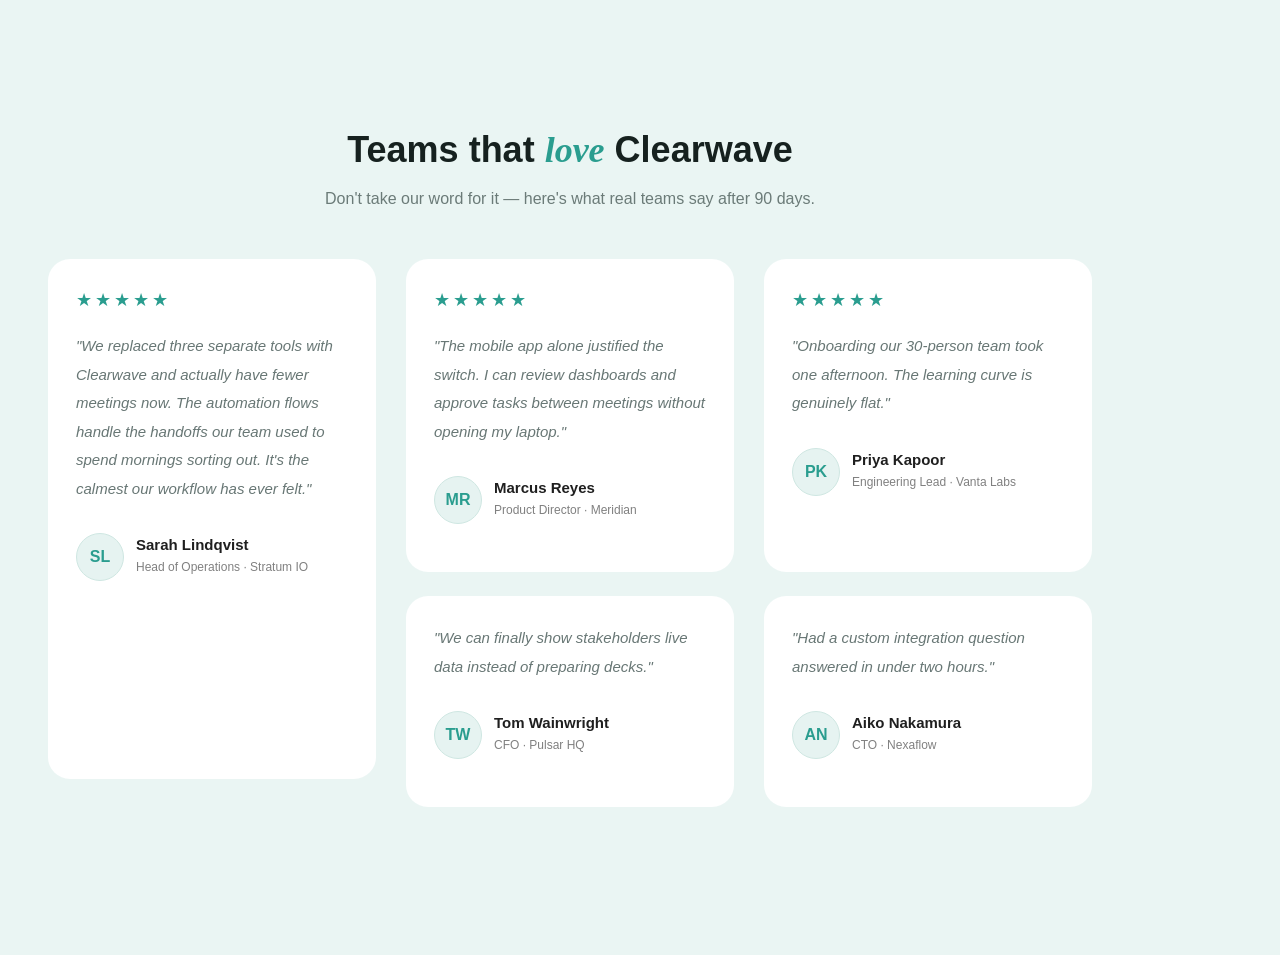
==== fifth-template.html @ 16fe7a59 "done" ====
<!DOCTYPE html>
<html lang="en">

<head>
    <meta charset="UTF-8">
    <meta name="viewport" content="width=device-width, initial-scale=1.0">
    <title></title>

    <link rel="stylesheet" href="https://stackpath.bootstrapcdn.com/bootstrap/4.5.2/css/bootstrap.min.css">

    <link rel="stylesheet" href="five.css">

    <link rel="stylesheet" href="https://cdnjs.cloudflare.com/ajax/libs/font-awesome/6.6.0/css/all.min.css">
</head>

<body>
    <div class="main">
        <div class="container background p-5">
            <div class="text-center mb-5">
                <h1 class="main-heading">
                    Teams that <span class="edit">love</span> Clearwave
                </h1>
                <p class="paragraph-1">
                    Don't take our word for it — here's what real teams say after 90 days.
                </p>
            </div>

            <div class="row">
                <div class="col-md-4">
                    <div class="review-card large-card">
                        <div class="stars">
                            ★★★★★
                        </div>
                        <p class="review-text">
                            "We replaced three separate tools with Clearwave and actually have
                            fewer meetings now. The automation flows handle the handoffs our team
                            used to spend mornings sorting out. It's the calmest our workflow has
                            ever felt."
                        </p>
                        <div class="profile d-flex align-items-center">
                            <div class="profile-one">
                                SL
                            </div>
                            <div>
                                <h6>Sarah Lindqvist</h6>
                                <small>Head of Operations · Stratum IO</small>
                            </div>
                        </div>
                    </div>
                </div>

                <div class="col-md-8">
                    <div class="row">
                        <div class="col-md-6">
                            <div class="review-card">
                                <div class="stars">
                                    ★★★★★
                                </div>
                                <p class="review-text">
                                    "The mobile app alone justified the switch.
                                    I can review dashboards and approve tasks between
                                    meetings without opening my laptop."
                                </p>
                                <div class="profile d-flex align-items-center">
                                    <div class="profile-one">
                                        MR
                                    </div>
                                    <div>
                                        <h6>Marcus Reyes</h6>
                                        <small>Product Director · Meridian</small>
                                    </div>
                                </div>
                            </div>
                        </div>

                        <div class="col-md-6">
                            <div class="review-card">
                                <div class="stars">
                                    ★★★★★
                                </div>
                                <p class="review-text">
                                    "Onboarding our 30-person team took one afternoon.
                                    The learning curve is genuinely flat."
                                </p>
                                <div class="profile d-flex align-items-center">
                                    <div class="profile-one">
                                        PK
                                    </div>
                                    <div>
                                        <h6>Priya Kapoor</h6>
                                        <small>Engineering Lead · Vanta Labs</small>
                                    </div>
                                </div>
                            </div>
                        </div>
                    </div>

                    <div class="row mt-4">
                        <div class="col-md-6">
                            <div class="review-card">
                                <p class="review-text">
                                    "We can finally show stakeholders live data
                                    instead of preparing decks."
                                </p>
                                <div class="profile d-flex align-items-center">
                                    <div class="profile-one">
                                        TW
                                    </div>
                                    <div>
                                        <h6>Tom Wainwright</h6>
                                        <small>CFO · Pulsar HQ</small>
                                    </div>
                                </div>
                            </div>
                        </div>
                        <div class="col-md-6">
                            <div class="review-card">
                                <p class="review-text">
                                    "Had a custom integration question answered
                                    in under two hours."
                                </p>
                                <div class="profile d-flex align-items-center">
                                    <div class="profile-one">
                                        AN
                                    </div>
                                    <div>
                                        <h6>Aiko Nakamura</h6>
                                        <small>CTO · Nexaflow</small>
                                    </div>
                                </div>
                            </div>
                        </div>
                    </div>
                </div>
            </div>
        </div>
    </div>
</body>

</html>
---- five.css ----
.background {
    margin: 0;
    padding: 0;
    font-family: "DM Sans", sans-serif;
    background: #eaf5f3;
}

.main {
    background: #eaf5f3;
    padding: 80px 0;
}


.main-heading {
    font-size: 52px;
    font-weight: bold;
    color: #16211f;
}

.edit {
    color: #2a9d8f;
    font-style: italic;
    font-family: "Playfair Display", serif;
}

.paragraph-1 {
    color: #6b7b78;
    margin-top: 15px;
    font-size: 16px;
}

.review-card {
    background: white;
    border-radius: 22px;
    padding: 28px;
    margin-bottom: 25px;
    height: 100%;
}

.large-card {
    height: 520px;
}

.stars {
    color: #2a9d8f;
    font-size: 18px;
    letter-spacing: 3px;
    margin-bottom: 18px;
}

.review-text {
    color: #687775;
    line-height: 1.9;
    font-size: 15px;
    font-style: italic;
}

.profile {
    margin-top: 30px;
}

.profile-one {
    width: 48px;
    height: 48px;
    border-radius: 50%;
    background: #e6f3f1;
    color: #2a9d8f;
    font-weight: bold;
    display: flex;
    justify-content: center;
    align-items: center;
    margin-right: 12px;
    border: 1px solid #cfe7e2;
}

.profile h6 {
    margin: 0;
    font-size: 15px;
    font-weight: bold;
    color: #1f1f1f;
}

.profile small {
    color: gray;
    font-size: 12px;
}

.row {
    margin-bottom: 10px;
}

    .main-heading {
        font-size: 36px;
    }

    .large-card {
        min-height: auto;
    }

    .review-card {
        margin-bottom: 20px;
    }
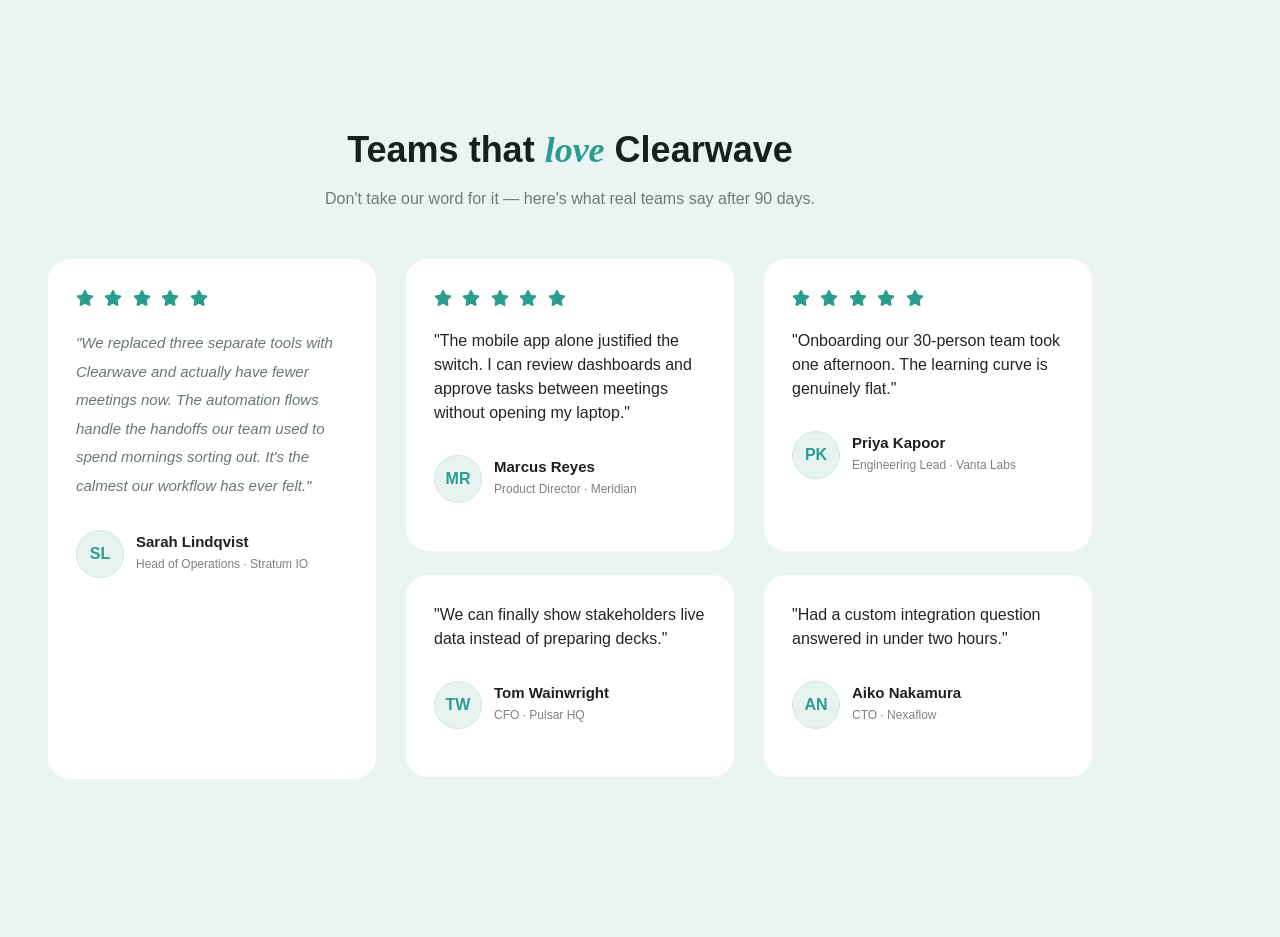
==== commit 095769cc: "done" ====
--- a/fifth-template.html
+++ b/fifth-template.html
@@ -8,7 +8,7 @@
 
     <link rel="stylesheet" href="https://stackpath.bootstrapcdn.com/bootstrap/4.5.2/css/bootstrap.min.css">
 
-    <link rel="stylesheet" href="five.css">
+    <link rel="stylesheet" href="fifth-template.css">
 
     <link rel="stylesheet" href="https://cdnjs.cloudflare.com/ajax/libs/font-awesome/6.6.0/css/all.min.css">
 </head>
@@ -29,9 +29,13 @@
                 <div class="col-md-4">
                     <div class="review-card large-card">
                         <div class="stars">
-                            ★★★★★
+                            <i class="fa-solid fa-star"></i>
+                            <i class="fa-solid fa-star"></i>
+                            <i class="fa-solid fa-star"></i>
+                            <i class="fa-solid fa-star"></i>
+                            <i class="fa-solid fa-star"></i>
                         </div>
-                        <p class="review-text">
+                        <p class="text">
                             "We replaced three separate tools with Clearwave and actually have
                             fewer meetings now. The automation flows handle the handoffs our team
                             used to spend mornings sorting out. It's the calmest our workflow has
@@ -54,7 +58,11 @@
                         <div class="col-md-6">
                             <div class="review-card">
                                 <div class="stars">
-                                    ★★★★★
+                                    <i class="fa-solid fa-star"></i>
+                                    <i class="fa-solid fa-star"></i>
+                                    <i class="fa-solid fa-star"></i>
+                                    <i class="fa-solid fa-star"></i>
+                                    <i class="fa-solid fa-star"></i>
                                 </div>
                                 <p class="review-text">
                                     "The mobile app alone justified the switch.
@@ -76,7 +84,13 @@
                         <div class="col-md-6">
                             <div class="review-card">
                                 <div class="stars">
-                                    ★★★★★
+
+                                    <i class="fa-solid fa-star"></i>
+                                    <i class="fa-solid fa-star"></i>
+                                    <i class="fa-solid fa-star"></i>
+                                    <i class="fa-solid fa-star"></i>
+                                    <i class="fa-solid fa-star"></i>
+
                                 </div>
                                 <p class="review-text">
                                     "Onboarding our 30-person team took one afternoon.
--- a/fifth-template.css
+++ b/fifth-template.css
@@ -0,0 +1,103 @@
+.background {
+    margin: 0;
+    padding: 0;
+    font-family: "DM Sans", sans-serif;
+    background: #eaf5f3;
+}
+
+.main {
+    background: #eaf5f3;
+    padding: 80px 0;
+}
+
+
+.main-heading {
+    font-size: 52px;
+    font-weight: bold;
+    color: #16211f;
+}
+
+.edit {
+    color: #2a9d8f;
+    font-style: italic;
+    font-family: "Playfair Display", serif;
+}
+
+.paragraph-1 {
+    color: #6b7b78;
+    margin-top: 15px;
+    font-size: 16px;
+}
+
+.review-card {
+    background: white;
+    border-radius: 22px;
+    padding: 28px;
+    margin-bottom: 25px;
+    height: 100%;
+}
+
+.large-card {
+    height: 520px;
+}
+
+.stars {
+    color: #2a9d8f;
+    font-size:16px;
+    letter-spacing: 3px;
+    margin-bottom: 18px;
+}
+
+.text {
+    color: #687775;
+    line-height: 1.9;
+    font-size: 15px;
+    font-style: italic;
+}
+
+.profile {
+    margin-top: 30px;
+}
+
+.profile-one {
+    width: 48px;
+    height: 48px;
+    border-radius: 50%;
+    background: #e6f3f1;
+    color: #2a9d8f;
+    font-weight: bold;
+    display: flex;
+    justify-content: center;
+    align-items: center;
+    margin-right: 12px;
+    border: 1px solid #cfe7e2;
+}
+
+.profile h6 {
+    margin: 0;
+    font-size: 15px;
+    font-weight: bold;
+    color: #1f1f1f;
+}
+
+.profile small {
+    color: gray;
+    font-size: 12px;
+}
+
+.row {
+    margin-bottom: 10px;
+}
+
+.main-heading {
+        font-size: 36px;
+    }
+
+.large-card {
+        min-height: auto;
+    }
+
+.review-card {
+        margin-bottom: 20px;
+    }
+
